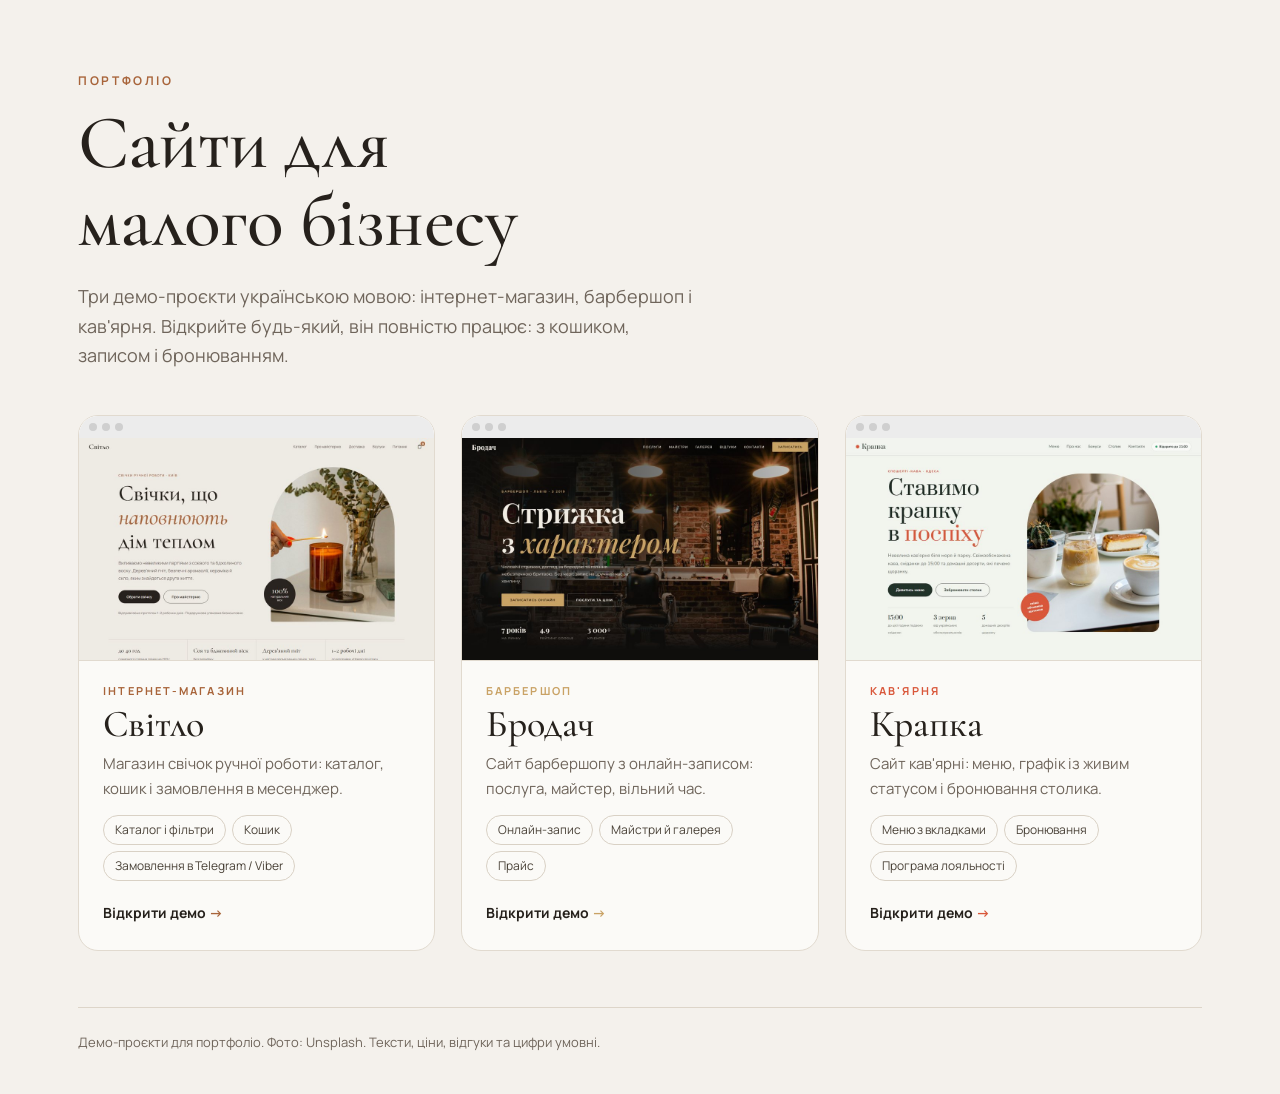
==== index.html @ a4447ae8 "Add files via upload" ====
<!doctype html>
<html lang="uk">
<head>
<meta charset="utf-8">
<meta name="viewport" content="width=device-width, initial-scale=1">
<title>Портфоліо сайтів для малого бізнесу</title>
<meta name="description" content="Три демо-проєкти українською: інтернет-магазин, барбершоп з онлайн-записом і кав'ярня з бронюванням столика.">
<meta name="robots" content="noindex, nofollow">
<link rel="canonical" href="https://lalapuzlim-del.github.io/">
<meta property="og:url" content="https://lalapuzlim-del.github.io/">
<meta property="og:image" content="https://lalapuzlim-del.github.io/og.jpg">
<meta name="twitter:card" content="summary_large_image">
<meta property="og:title" content="Портфоліо сайтів для малого бізнесу">
<meta property="og:description" content="Інтернет-магазин, барбершоп і кав'ярня: три демо-сайти українською.">
<meta property="og:type" content="website">
<meta property="og:locale" content="uk_UA">
<meta name="theme-color" content="#F4F1EC">
<link rel="preconnect" href="https://fonts.googleapis.com">
<link rel="preconnect" href="https://fonts.gstatic.com" crossorigin>
<link href="https://fonts.googleapis.com/css2?family=Cormorant+Garamond:ital,wght@0,500;0,600;1,500&family=Manrope:wght@400;500;600;700&display=swap" rel="stylesheet">
<style>
*{box-sizing:border-box;margin:0}
body{background:#F4F1EC;color:#26211C;font:400 16px/1.65 'Manrope',system-ui,sans-serif;-webkit-font-smoothing:antialiased;overflow-x:clip}
a{color:inherit;text-decoration:none}
.wrap{max-width:1180px;margin:0 auto;padding:0 28px}
header{padding:72px 0 44px}
.eyebrow{font:700 12px 'Manrope';letter-spacing:.22em;text-transform:uppercase;color:#A8643A;margin-bottom:16px}
h1{font:500 clamp(40px,6vw,76px)/1.02 'Cormorant Garamond',Georgia,serif;letter-spacing:-.01em;text-wrap:balance;max-width:14ch}
.sub{margin-top:22px;color:#6F655B;max-width:56ch;font-size:18px}
.grid{display:grid;grid-template-columns:repeat(3,1fr);gap:26px;padding-bottom:56px}
.card{display:flex;flex-direction:column;background:#FBFAF7;border:1px solid #E1DACF;border-radius:20px;overflow:hidden;transition:transform .25s,box-shadow .25s}
.card:hover{transform:translateY(-4px);box-shadow:0 14px 40px rgba(38,33,28,.14)}
.shot{background:#fff;border-bottom:1px solid #E1DACF}
.bar{height:22px;background:#ececec;display:flex;align-items:center;gap:5px;padding:0 10px}
.bar i{width:8px;height:8px;border-radius:50%;background:#cfcfcf;display:block}
.shot img{width:100%;display:block;aspect-ratio:8/5;object-fit:cover;object-position:top}
.meta{padding:22px 24px 26px;display:flex;flex-direction:column;gap:6px;flex:1}
.kind{font:700 11px 'Manrope';letter-spacing:.2em;text-transform:uppercase;color:var(--ac)}
.card h2{font:500 38px/1.1 'Cormorant Garamond',serif}
.desc{color:#6F655B;font-size:15px}
.card ul{list-style:none;padding:0;display:flex;flex-wrap:wrap;gap:6px;margin:8px 0 14px}
.card li{font-size:12px;padding:4px 11px;border:1px solid #D9D1C5;border-radius:99px;color:#4a4238}
.go{margin-top:auto;font-weight:700;font-size:14px}
.go b{display:inline-block;transition:transform .2s;color:var(--ac)}
.card:hover .go b{transform:translateX(4px)}
.cta{display:none;background:#26211C;color:#F4F1EC;border-radius:22px;padding:34px 38px;margin-bottom:56px;gap:20px;align-items:center;justify-content:space-between;flex-wrap:wrap}
.cta h3{font:500 34px/1.1 'Cormorant Garamond',serif}
.cta p{color:#CFC6BA;margin-top:6px}
.cta a{background:#F4F1EC;color:#26211C;font-weight:700;padding:14px 26px;border-radius:99px}
footer{border-top:1px solid #DDD5C9;padding:24px 0 40px;color:#6F655B;font-size:13px}
@media (max-width:900px){.grid{grid-template-columns:1fr}header{padding:44px 0 28px}.wrap{padding:0 20px}.sub{font-size:16px}}
@media (prefers-reduced-motion:reduce){*{transition:none!important}}
</style>
</head>
<body>
<div class="wrap">
  <header>
    <p class="eyebrow">Портфоліо</p>
    <h1>Сайти для малого бізнесу</h1>
    <p class="sub">Три демо-проєкти українською мовою: інтернет-магазин, барбершоп і кав'ярня. Відкрийте будь-який, він повністю працює: з кошиком, записом і бронюванням.</p>
  </header>
  <main class="grid">
    <a class="card" href="svitlo.html" style="--ac:#A8643A">
      <div class="shot"><div class="bar"><i></i><i></i><i></i></div><img src="thumb-svitlo.jpg" alt="Скриншот сайту «Світло»" loading="lazy"></div>
      <div class="meta"><p class="kind">Інтернет-магазин</p><h2>Світло</h2><p class="desc">Магазин свічок ручної роботи: каталог, кошик і замовлення в месенджер.</p>
      <ul><li>Каталог і фільтри</li><li>Кошик</li><li>Замовлення в Telegram / Viber</li></ul><span class="go">Відкрити демо <b>→</b></span></div>
    </a>
    <a class="card" href="brodach.html" style="--ac:#C9A265">
      <div class="shot"><div class="bar"><i></i><i></i><i></i></div><img src="thumb-brodach.jpg" alt="Скриншот сайту «Бродач»" loading="lazy"></div>
      <div class="meta"><p class="kind">Барбершоп</p><h2>Бродач</h2><p class="desc">Сайт барбершопу з онлайн-записом: послуга, майстер, вільний час.</p>
      <ul><li>Онлайн-запис</li><li>Майстри й галерея</li><li>Прайс</li></ul><span class="go">Відкрити демо <b>→</b></span></div>
    </a>
    <a class="card" href="krapka.html" style="--ac:#D9573A">
      <div class="shot"><div class="bar"><i></i><i></i><i></i></div><img src="thumb-krapka.jpg" alt="Скриншот сайту «Крапка»" loading="lazy"></div>
      <div class="meta"><p class="kind">Кав'ярня</p><h2>Крапка</h2><p class="desc">Сайт кав'ярні: меню, графік із живим статусом і бронювання столика.</p>
      <ul><li>Меню з вкладками</li><li>Бронювання</li><li>Програма лояльності</li></ul><span class="go">Відкрити демо <b>→</b></span></div>
    </a>
  </main>
  <section class="cta" id="cta"><div><h3>Хочете такий сайт?</h3><p>Напишіть, і я підготую пропозицію для вашого бізнесу.</p></div><a id="ctaLink" href="#">Написати в Telegram</a></section>
  <footer>Демо-проєкти для портфоліо. Фото: Unsplash. Тексти, ціни, відгуки та цифри умовні.</footer>
</div>
<script>
// Контакт для кнопки «Написати»: вкажіть ник Telegram без @ (порожньо: блок прихований)
const CONTACT = { telegram: "" };
if (CONTACT.telegram) { document.getElementById("ctaLink").href = "https://t.me/" + CONTACT.telegram; document.getElementById("cta").style.display = "flex"; }
</script>
</body>
</html>
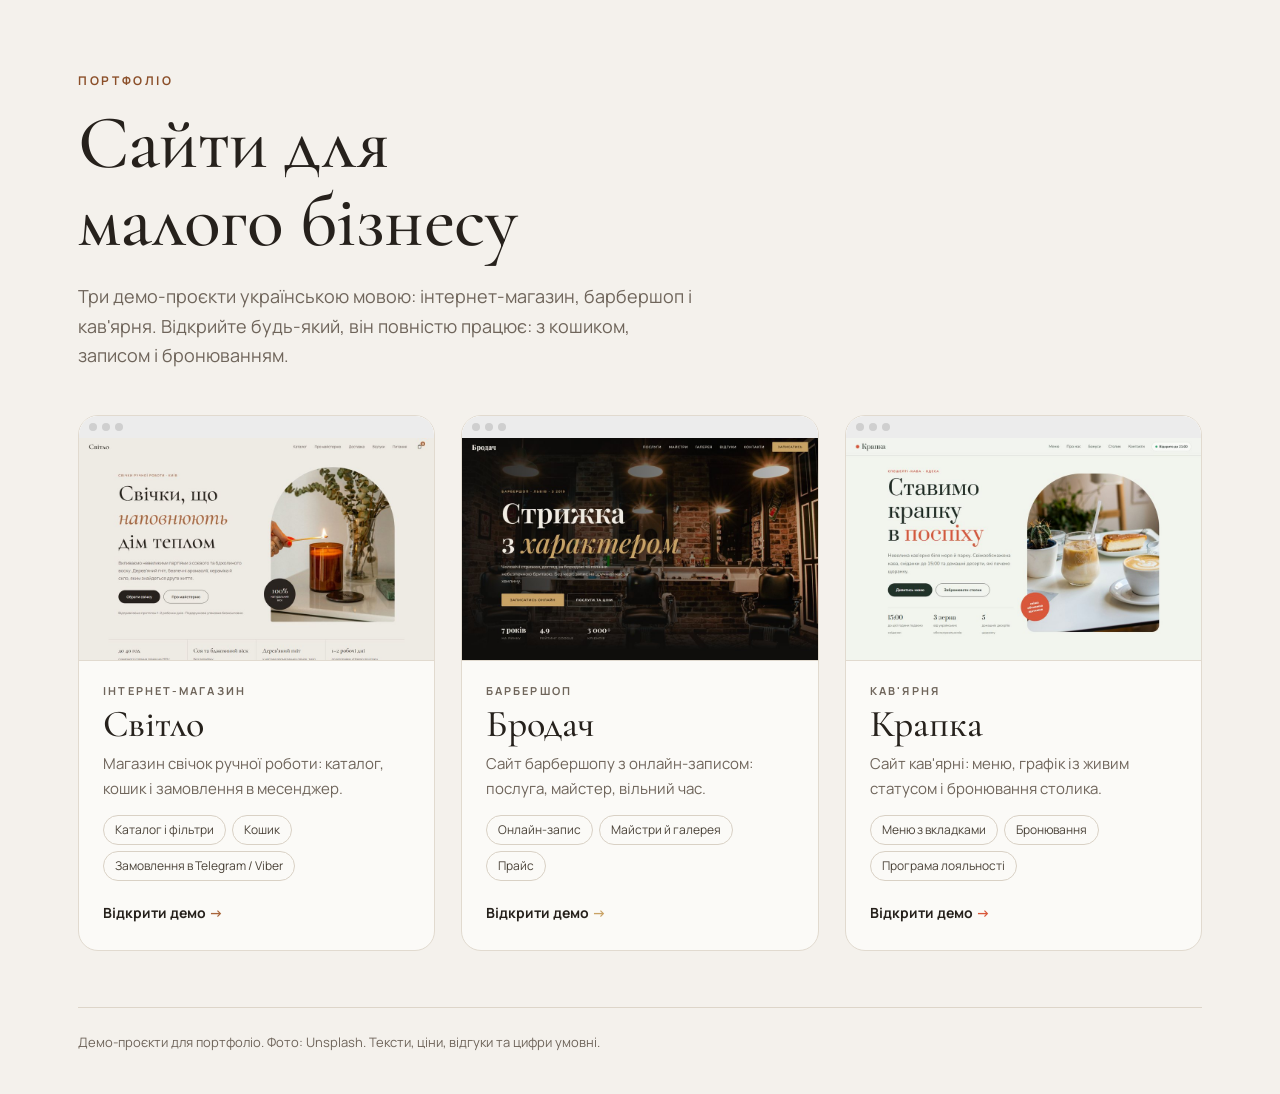
==== commit a9a6046f: "Add files via upload" ====
--- a/index.html
+++ b/index.html
@@ -15,6 +15,7 @@
 <meta property="og:type" content="website">
 <meta property="og:locale" content="uk_UA">
 <meta name="theme-color" content="#F4F1EC">
+<link rel="icon" href="svitlo-favicon.svg" type="image/svg+xml">
 <link rel="preconnect" href="https://fonts.googleapis.com">
 <link rel="preconnect" href="https://fonts.gstatic.com" crossorigin>
 <link href="https://fonts.googleapis.com/css2?family=Cormorant+Garamond:ital,wght@0,500;0,600;1,500&family=Manrope:wght@400;500;600;700&display=swap" rel="stylesheet">
@@ -24,7 +25,7 @@
 a{color:inherit;text-decoration:none}
 .wrap{max-width:1180px;margin:0 auto;padding:0 28px}
 header{padding:72px 0 44px}
-.eyebrow{font:700 12px 'Manrope';letter-spacing:.22em;text-transform:uppercase;color:#A8643A;margin-bottom:16px}
+.eyebrow{font:700 12px 'Manrope';letter-spacing:.22em;text-transform:uppercase;color:#8B4F29;margin-bottom:16px}
 h1{font:500 clamp(40px,6vw,76px)/1.02 'Cormorant Garamond',Georgia,serif;letter-spacing:-.01em;text-wrap:balance;max-width:14ch}
 .sub{margin-top:22px;color:#6F655B;max-width:56ch;font-size:18px}
 .grid{display:grid;grid-template-columns:repeat(3,1fr);gap:26px;padding-bottom:56px}
@@ -35,7 +36,7 @@
 .bar i{width:8px;height:8px;border-radius:50%;background:#cfcfcf;display:block}
 .shot img{width:100%;display:block;aspect-ratio:8/5;object-fit:cover;object-position:top}
 .meta{padding:22px 24px 26px;display:flex;flex-direction:column;gap:6px;flex:1}
-.kind{font:700 11px 'Manrope';letter-spacing:.2em;text-transform:uppercase;color:var(--ac)}
+.kind{font:700 11px 'Manrope';letter-spacing:.2em;text-transform:uppercase;color:#6F655B}
 .card h2{font:500 38px/1.1 'Cormorant Garamond',serif}
 .desc{color:#6F655B;font-size:15px}
 .card ul{list-style:none;padding:0;display:flex;flex-wrap:wrap;gap:6px;margin:8px 0 14px}
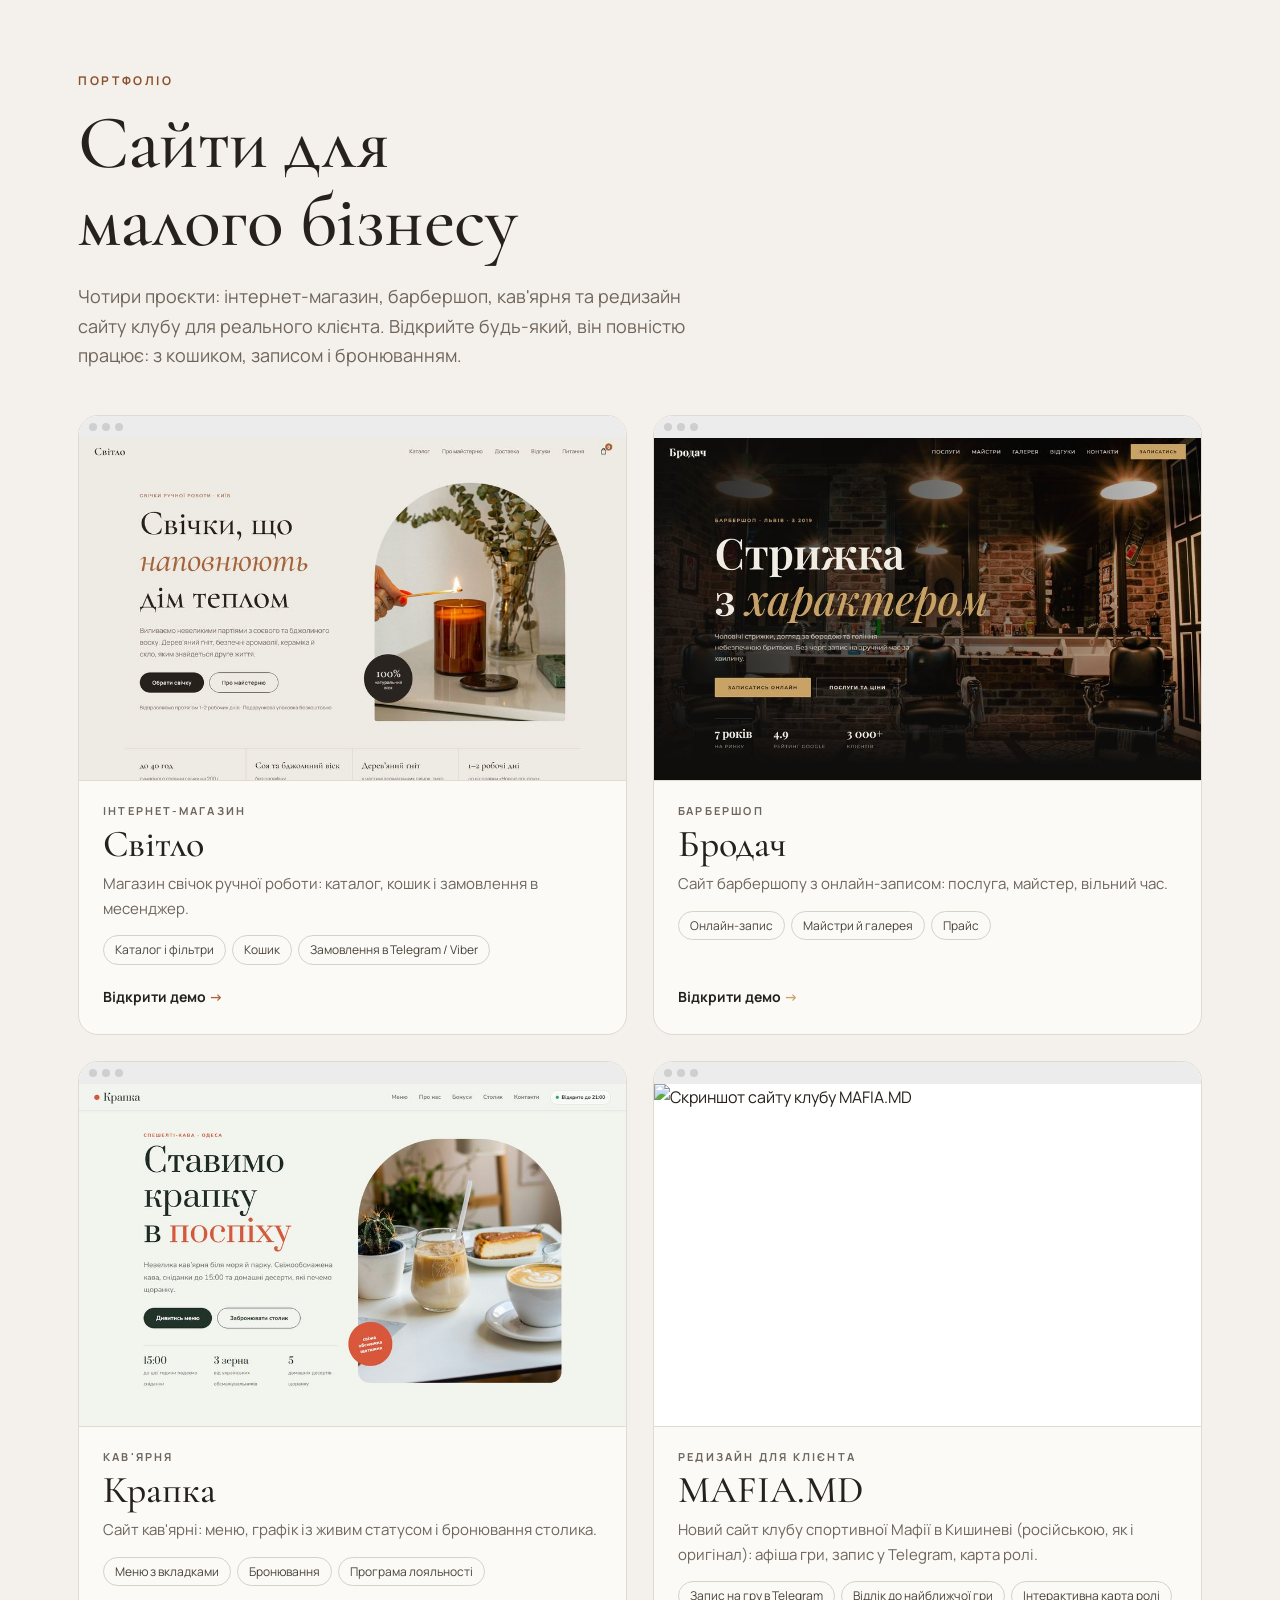
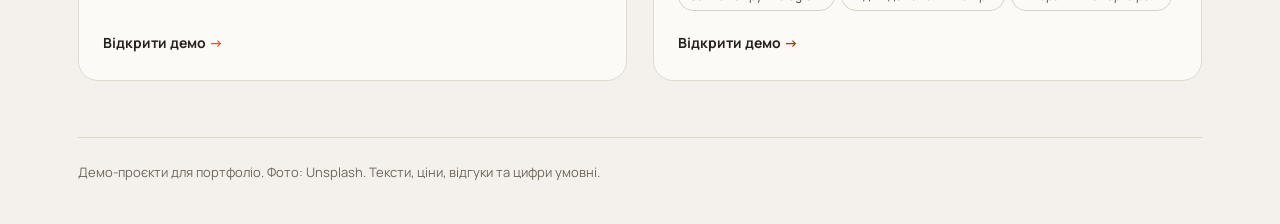
==== commit 6647eb5f: "Add files via upload" ====
--- a/index.html
+++ b/index.html
@@ -1,89 +1,94 @@
-<!doctype html>
-<html lang="uk">
-<head>
-<meta charset="utf-8">
-<meta name="viewport" content="width=device-width, initial-scale=1">
-<title>Портфоліо сайтів для малого бізнесу</title>
-<meta name="description" content="Три демо-проєкти українською: інтернет-магазин, барбершоп з онлайн-записом і кав'ярня з бронюванням столика.">
-<meta name="robots" content="noindex, nofollow">
-<link rel="canonical" href="https://lalapuzlim-del.github.io/">
-<meta property="og:url" content="https://lalapuzlim-del.github.io/">
-<meta property="og:image" content="https://lalapuzlim-del.github.io/og.jpg">
-<meta name="twitter:card" content="summary_large_image">
-<meta property="og:title" content="Портфоліо сайтів для малого бізнесу">
-<meta property="og:description" content="Інтернет-магазин, барбершоп і кав'ярня: три демо-сайти українською.">
-<meta property="og:type" content="website">
-<meta property="og:locale" content="uk_UA">
-<meta name="theme-color" content="#F4F1EC">
-<link rel="icon" href="svitlo-favicon.svg" type="image/svg+xml">
-<link rel="preconnect" href="https://fonts.googleapis.com">
-<link rel="preconnect" href="https://fonts.gstatic.com" crossorigin>
-<link href="https://fonts.googleapis.com/css2?family=Cormorant+Garamond:ital,wght@0,500;0,600;1,500&family=Manrope:wght@400;500;600;700&display=swap" rel="stylesheet">
-<style>
-*{box-sizing:border-box;margin:0}
-body{background:#F4F1EC;color:#26211C;font:400 16px/1.65 'Manrope',system-ui,sans-serif;-webkit-font-smoothing:antialiased;overflow-x:clip}
-a{color:inherit;text-decoration:none}
-.wrap{max-width:1180px;margin:0 auto;padding:0 28px}
-header{padding:72px 0 44px}
-.eyebrow{font:700 12px 'Manrope';letter-spacing:.22em;text-transform:uppercase;color:#8B4F29;margin-bottom:16px}
-h1{font:500 clamp(40px,6vw,76px)/1.02 'Cormorant Garamond',Georgia,serif;letter-spacing:-.01em;text-wrap:balance;max-width:14ch}
-.sub{margin-top:22px;color:#6F655B;max-width:56ch;font-size:18px}
-.grid{display:grid;grid-template-columns:repeat(3,1fr);gap:26px;padding-bottom:56px}
-.card{display:flex;flex-direction:column;background:#FBFAF7;border:1px solid #E1DACF;border-radius:20px;overflow:hidden;transition:transform .25s,box-shadow .25s}
-.card:hover{transform:translateY(-4px);box-shadow:0 14px 40px rgba(38,33,28,.14)}
-.shot{background:#fff;border-bottom:1px solid #E1DACF}
-.bar{height:22px;background:#ececec;display:flex;align-items:center;gap:5px;padding:0 10px}
-.bar i{width:8px;height:8px;border-radius:50%;background:#cfcfcf;display:block}
-.shot img{width:100%;display:block;aspect-ratio:8/5;object-fit:cover;object-position:top}
-.meta{padding:22px 24px 26px;display:flex;flex-direction:column;gap:6px;flex:1}
-.kind{font:700 11px 'Manrope';letter-spacing:.2em;text-transform:uppercase;color:#6F655B}
-.card h2{font:500 38px/1.1 'Cormorant Garamond',serif}
-.desc{color:#6F655B;font-size:15px}
-.card ul{list-style:none;padding:0;display:flex;flex-wrap:wrap;gap:6px;margin:8px 0 14px}
-.card li{font-size:12px;padding:4px 11px;border:1px solid #D9D1C5;border-radius:99px;color:#4a4238}
-.go{margin-top:auto;font-weight:700;font-size:14px}
-.go b{display:inline-block;transition:transform .2s;color:var(--ac)}
-.card:hover .go b{transform:translateX(4px)}
-.cta{display:none;background:#26211C;color:#F4F1EC;border-radius:22px;padding:34px 38px;margin-bottom:56px;gap:20px;align-items:center;justify-content:space-between;flex-wrap:wrap}
-.cta h3{font:500 34px/1.1 'Cormorant Garamond',serif}
-.cta p{color:#CFC6BA;margin-top:6px}
-.cta a{background:#F4F1EC;color:#26211C;font-weight:700;padding:14px 26px;border-radius:99px}
-footer{border-top:1px solid #DDD5C9;padding:24px 0 40px;color:#6F655B;font-size:13px}
-@media (max-width:900px){.grid{grid-template-columns:1fr}header{padding:44px 0 28px}.wrap{padding:0 20px}.sub{font-size:16px}}
-@media (prefers-reduced-motion:reduce){*{transition:none!important}}
-</style>
-</head>
-<body>
-<div class="wrap">
-  <header>
-    <p class="eyebrow">Портфоліо</p>
-    <h1>Сайти для малого бізнесу</h1>
-    <p class="sub">Три демо-проєкти українською мовою: інтернет-магазин, барбершоп і кав'ярня. Відкрийте будь-який, він повністю працює: з кошиком, записом і бронюванням.</p>
-  </header>
-  <main class="grid">
-    <a class="card" href="svitlo.html" style="--ac:#A8643A">
-      <div class="shot"><div class="bar"><i></i><i></i><i></i></div><img src="thumb-svitlo.jpg" alt="Скриншот сайту «Світло»" loading="lazy"></div>
-      <div class="meta"><p class="kind">Інтернет-магазин</p><h2>Світло</h2><p class="desc">Магазин свічок ручної роботи: каталог, кошик і замовлення в месенджер.</p>
-      <ul><li>Каталог і фільтри</li><li>Кошик</li><li>Замовлення в Telegram / Viber</li></ul><span class="go">Відкрити демо <b>→</b></span></div>
-    </a>
-    <a class="card" href="brodach.html" style="--ac:#C9A265">
-      <div class="shot"><div class="bar"><i></i><i></i><i></i></div><img src="thumb-brodach.jpg" alt="Скриншот сайту «Бродач»" loading="lazy"></div>
-      <div class="meta"><p class="kind">Барбершоп</p><h2>Бродач</h2><p class="desc">Сайт барбершопу з онлайн-записом: послуга, майстер, вільний час.</p>
-      <ul><li>Онлайн-запис</li><li>Майстри й галерея</li><li>Прайс</li></ul><span class="go">Відкрити демо <b>→</b></span></div>
-    </a>
-    <a class="card" href="krapka.html" style="--ac:#D9573A">
-      <div class="shot"><div class="bar"><i></i><i></i><i></i></div><img src="thumb-krapka.jpg" alt="Скриншот сайту «Крапка»" loading="lazy"></div>
-      <div class="meta"><p class="kind">Кав'ярня</p><h2>Крапка</h2><p class="desc">Сайт кав'ярні: меню, графік із живим статусом і бронювання столика.</p>
-      <ul><li>Меню з вкладками</li><li>Бронювання</li><li>Програма лояльності</li></ul><span class="go">Відкрити демо <b>→</b></span></div>
-    </a>
-  </main>
-  <section class="cta" id="cta"><div><h3>Хочете такий сайт?</h3><p>Напишіть, і я підготую пропозицію для вашого бізнесу.</p></div><a id="ctaLink" href="#">Написати в Telegram</a></section>
-  <footer>Демо-проєкти для портфоліо. Фото: Unsplash. Тексти, ціни, відгуки та цифри умовні.</footer>
-</div>
-<script>
-// Контакт для кнопки «Написати»: вкажіть ник Telegram без @ (порожньо: блок прихований)
-const CONTACT = { telegram: "" };
-if (CONTACT.telegram) { document.getElementById("ctaLink").href = "https://t.me/" + CONTACT.telegram; document.getElementById("cta").style.display = "flex"; }
-</script>
-</body>
-</html>
+<!doctype html>
+<html lang="uk">
+<head>
+<meta charset="utf-8">
+<meta name="viewport" content="width=device-width, initial-scale=1">
+<title>Портфоліо сайтів для малого бізнесу</title>
+<meta name="description" content="Три демо-проєкти українською: інтернет-магазин, барбершоп з онлайн-записом і кав'ярня з бронюванням столика.">
+<meta name="robots" content="noindex, nofollow">
+<link rel="canonical" href="https://lalapuzlim-del.github.io/">
+<meta property="og:url" content="https://lalapuzlim-del.github.io/">
+<meta property="og:image" content="https://lalapuzlim-del.github.io/og.jpg">
+<meta name="twitter:card" content="summary_large_image">
+<meta property="og:title" content="Портфоліо сайтів для малого бізнесу">
+<meta property="og:description" content="Інтернет-магазин, барбершоп і кав'ярня: три демо-сайти українською.">
+<meta property="og:type" content="website">
+<meta property="og:locale" content="uk_UA">
+<meta name="theme-color" content="#F4F1EC">
+<link rel="icon" href="svitlo-favicon.svg" type="image/svg+xml">
+<link rel="preconnect" href="https://fonts.googleapis.com">
+<link rel="preconnect" href="https://fonts.gstatic.com" crossorigin>
+<link href="https://fonts.googleapis.com/css2?family=Cormorant+Garamond:ital,wght@0,500;0,600;1,500&family=Manrope:wght@400;500;600;700&display=swap" rel="stylesheet">
+<style>
+*{box-sizing:border-box;margin:0}
+body{background:#F4F1EC;color:#26211C;font:400 16px/1.65 'Manrope',system-ui,sans-serif;-webkit-font-smoothing:antialiased;overflow-x:clip}
+a{color:inherit;text-decoration:none}
+.wrap{max-width:1180px;margin:0 auto;padding:0 28px}
+header{padding:72px 0 44px}
+.eyebrow{font:700 12px 'Manrope';letter-spacing:.22em;text-transform:uppercase;color:#8B4F29;margin-bottom:16px}
+h1{font:500 clamp(40px,6vw,76px)/1.02 'Cormorant Garamond',Georgia,serif;letter-spacing:-.01em;text-wrap:balance;max-width:14ch}
+.sub{margin-top:22px;color:#6F655B;max-width:56ch;font-size:18px}
+.grid{display:grid;grid-template-columns:repeat(2,1fr);gap:26px;padding-bottom:56px}
+.card{display:flex;flex-direction:column;background:#FBFAF7;border:1px solid #E1DACF;border-radius:20px;overflow:hidden;transition:transform .25s,box-shadow .25s}
+.card:hover{transform:translateY(-4px);box-shadow:0 14px 40px rgba(38,33,28,.14)}
+.shot{background:#fff;border-bottom:1px solid #E1DACF}
+.bar{height:22px;background:#ececec;display:flex;align-items:center;gap:5px;padding:0 10px}
+.bar i{width:8px;height:8px;border-radius:50%;background:#cfcfcf;display:block}
+.shot img{width:100%;display:block;aspect-ratio:8/5;object-fit:cover;object-position:top}
+.meta{padding:22px 24px 26px;display:flex;flex-direction:column;gap:6px;flex:1}
+.kind{font:700 11px 'Manrope';letter-spacing:.2em;text-transform:uppercase;color:#6F655B}
+.card h2{font:500 38px/1.1 'Cormorant Garamond',serif}
+.desc{color:#6F655B;font-size:15px}
+.card ul{list-style:none;padding:0;display:flex;flex-wrap:wrap;gap:6px;margin:8px 0 14px}
+.card li{font-size:12px;padding:4px 11px;border:1px solid #D9D1C5;border-radius:99px;color:#4a4238}
+.go{margin-top:auto;font-weight:700;font-size:14px}
+.go b{display:inline-block;transition:transform .2s;color:var(--ac)}
+.card:hover .go b{transform:translateX(4px)}
+.cta{display:none;background:#26211C;color:#F4F1EC;border-radius:22px;padding:34px 38px;margin-bottom:56px;gap:20px;align-items:center;justify-content:space-between;flex-wrap:wrap}
+.cta h3{font:500 34px/1.1 'Cormorant Garamond',serif}
+.cta p{color:#CFC6BA;margin-top:6px}
+.cta a{background:#F4F1EC;color:#26211C;font-weight:700;padding:14px 26px;border-radius:99px}
+footer{border-top:1px solid #DDD5C9;padding:24px 0 40px;color:#6F655B;font-size:13px}
+@media (max-width:900px){.grid{grid-template-columns:1fr}header{padding:44px 0 28px}.wrap{padding:0 20px}.sub{font-size:16px}}
+@media (prefers-reduced-motion:reduce){*{transition:none!important}}
+</style>
+</head>
+<body>
+<div class="wrap">
+  <header>
+    <p class="eyebrow">Портфоліо</p>
+    <h1>Сайти для малого бізнесу</h1>
+    <p class="sub">Чотири проєкти: інтернет-магазин, барбершоп, кав'ярня та редизайн сайту клубу для реального клієнта. Відкрийте будь-який, він повністю працює: з кошиком, записом і бронюванням.</p>
+  </header>
+  <main class="grid">
+    <a class="card" href="svitlo.html" style="--ac:#A8643A">
+      <div class="shot"><div class="bar"><i></i><i></i><i></i></div><img src="thumb-svitlo.jpg" alt="Скриншот сайту «Світло»" loading="lazy"></div>
+      <div class="meta"><p class="kind">Інтернет-магазин</p><h2>Світло</h2><p class="desc">Магазин свічок ручної роботи: каталог, кошик і замовлення в месенджер.</p>
+      <ul><li>Каталог і фільтри</li><li>Кошик</li><li>Замовлення в Telegram / Viber</li></ul><span class="go">Відкрити демо <b>→</b></span></div>
+    </a>
+    <a class="card" href="brodach.html" style="--ac:#C9A265">
+      <div class="shot"><div class="bar"><i></i><i></i><i></i></div><img src="thumb-brodach.jpg" alt="Скриншот сайту «Бродач»" loading="lazy"></div>
+      <div class="meta"><p class="kind">Барбершоп</p><h2>Бродач</h2><p class="desc">Сайт барбершопу з онлайн-записом: послуга, майстер, вільний час.</p>
+      <ul><li>Онлайн-запис</li><li>Майстри й галерея</li><li>Прайс</li></ul><span class="go">Відкрити демо <b>→</b></span></div>
+    </a>
+    <a class="card" href="krapka.html" style="--ac:#D9573A">
+      <div class="shot"><div class="bar"><i></i><i></i><i></i></div><img src="thumb-krapka.jpg" alt="Скриншот сайту «Крапка»" loading="lazy"></div>
+      <div class="meta"><p class="kind">Кав'ярня</p><h2>Крапка</h2><p class="desc">Сайт кав'ярні: меню, графік із живим статусом і бронювання столика.</p>
+      <ul><li>Меню з вкладками</li><li>Бронювання</li><li>Програма лояльності</li></ul><span class="go">Відкрити демо <b>→</b></span></div>
+    </a>
+    <a class="card" href="mafia.html" style="--ac:#C42B1C">
+      <div class="shot"><div class="bar"><i></i><i></i><i></i></div><img src="thumb-mafia.jpg" alt="Скриншот сайту клубу MAFIA.MD" loading="lazy"></div>
+      <div class="meta"><p class="kind">Редизайн для клієнта</p><h2>MAFIA.MD</h2><p class="desc">Новий сайт клубу спортивної Мафії в Кишиневі (російською, як і оригінал): афіша гри, запис у Telegram, карта ролі.</p>
+      <ul><li>Запис на гру в Telegram</li><li>Відлік до найближчої гри</li><li>Інтерактивна карта ролі</li></ul><span class="go">Відкрити демо <b>→</b></span></div>
+    </a>
+  </main>
+  <section class="cta" id="cta"><div><h3>Хочете такий сайт?</h3><p>Напишіть, і я підготую пропозицію для вашого бізнесу.</p></div><a id="ctaLink" href="#">Написати в Telegram</a></section>
+  <footer>Демо-проєкти для портфоліо. Фото: Unsplash. Тексти, ціни, відгуки та цифри умовні.</footer>
+</div>
+<script>
+// Контакт для кнопки «Написати»: вкажіть ник Telegram без @ (порожньо: блок прихований)
+const CONTACT = { telegram: "" };
+if (CONTACT.telegram) { document.getElementById("ctaLink").href = "https://t.me/" + CONTACT.telegram; document.getElementById("cta").style.display = "flex"; }
+</script>
+</body>
+</html>
